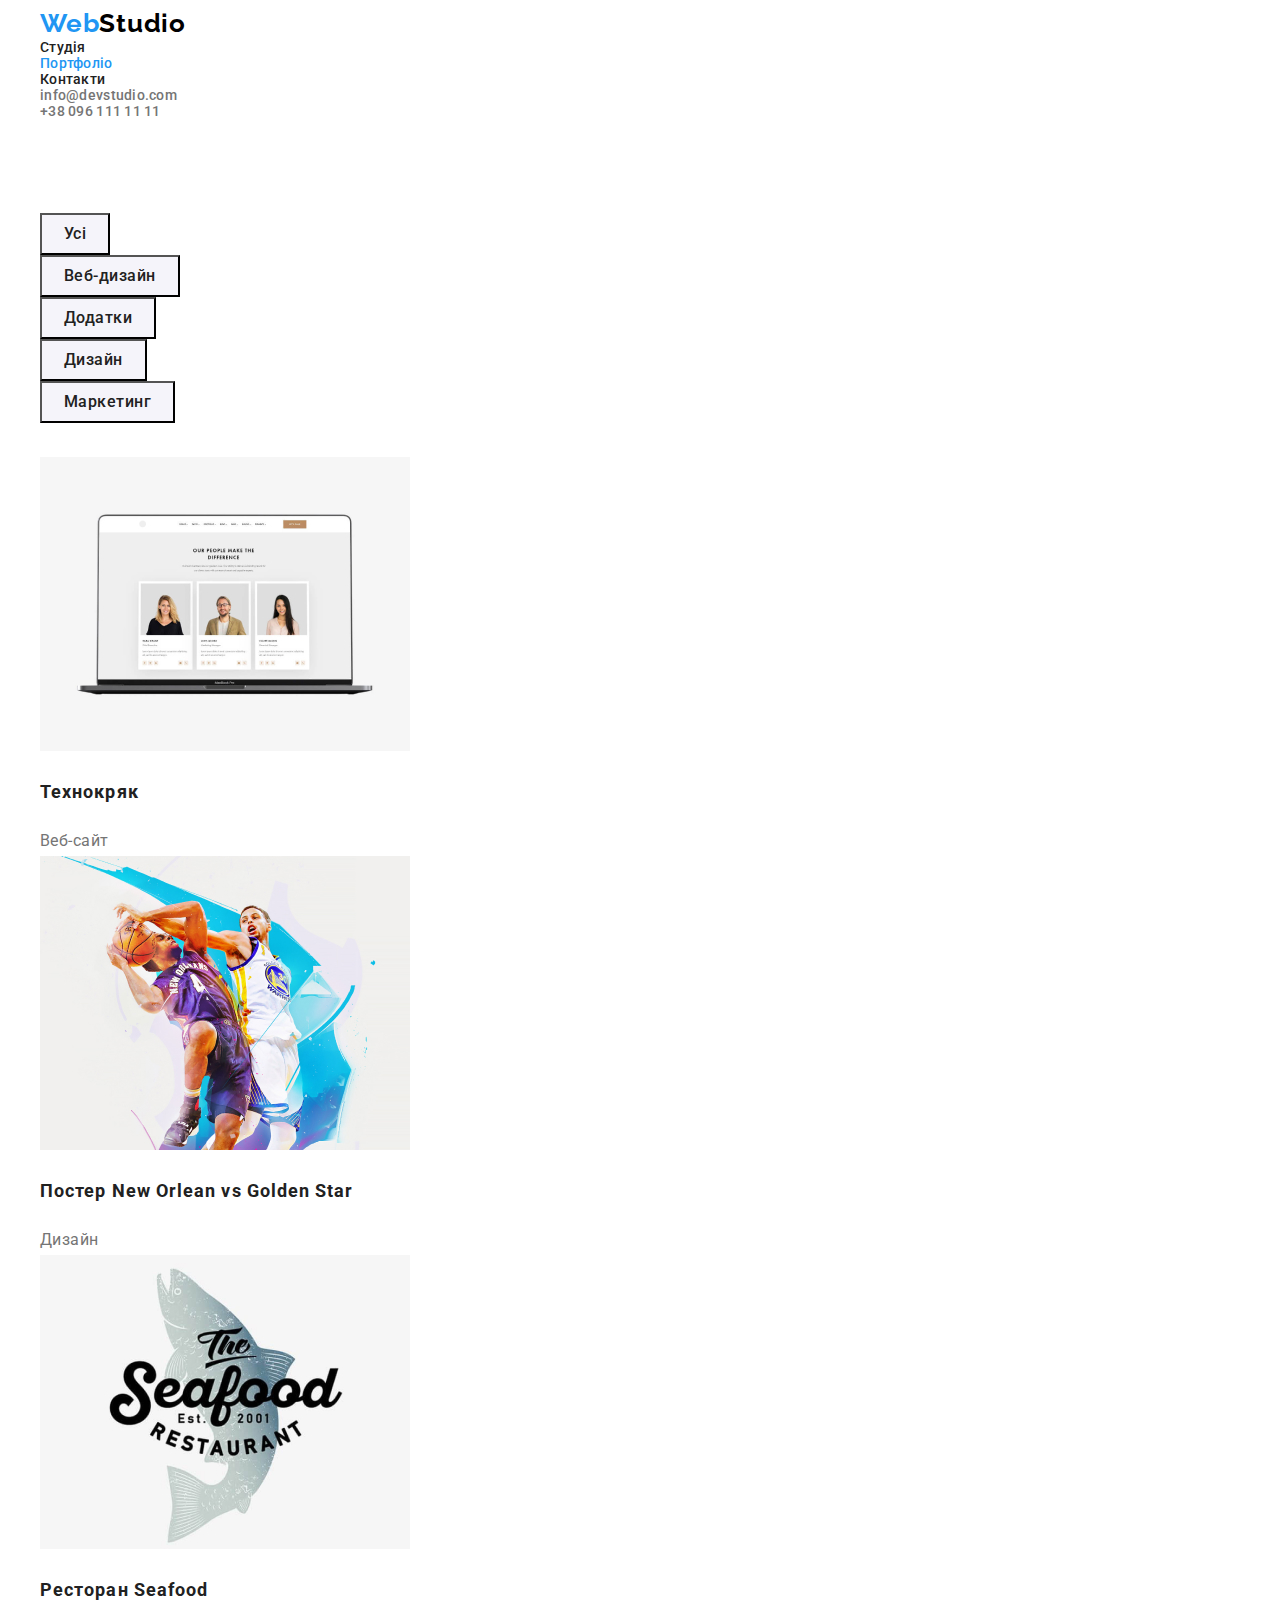
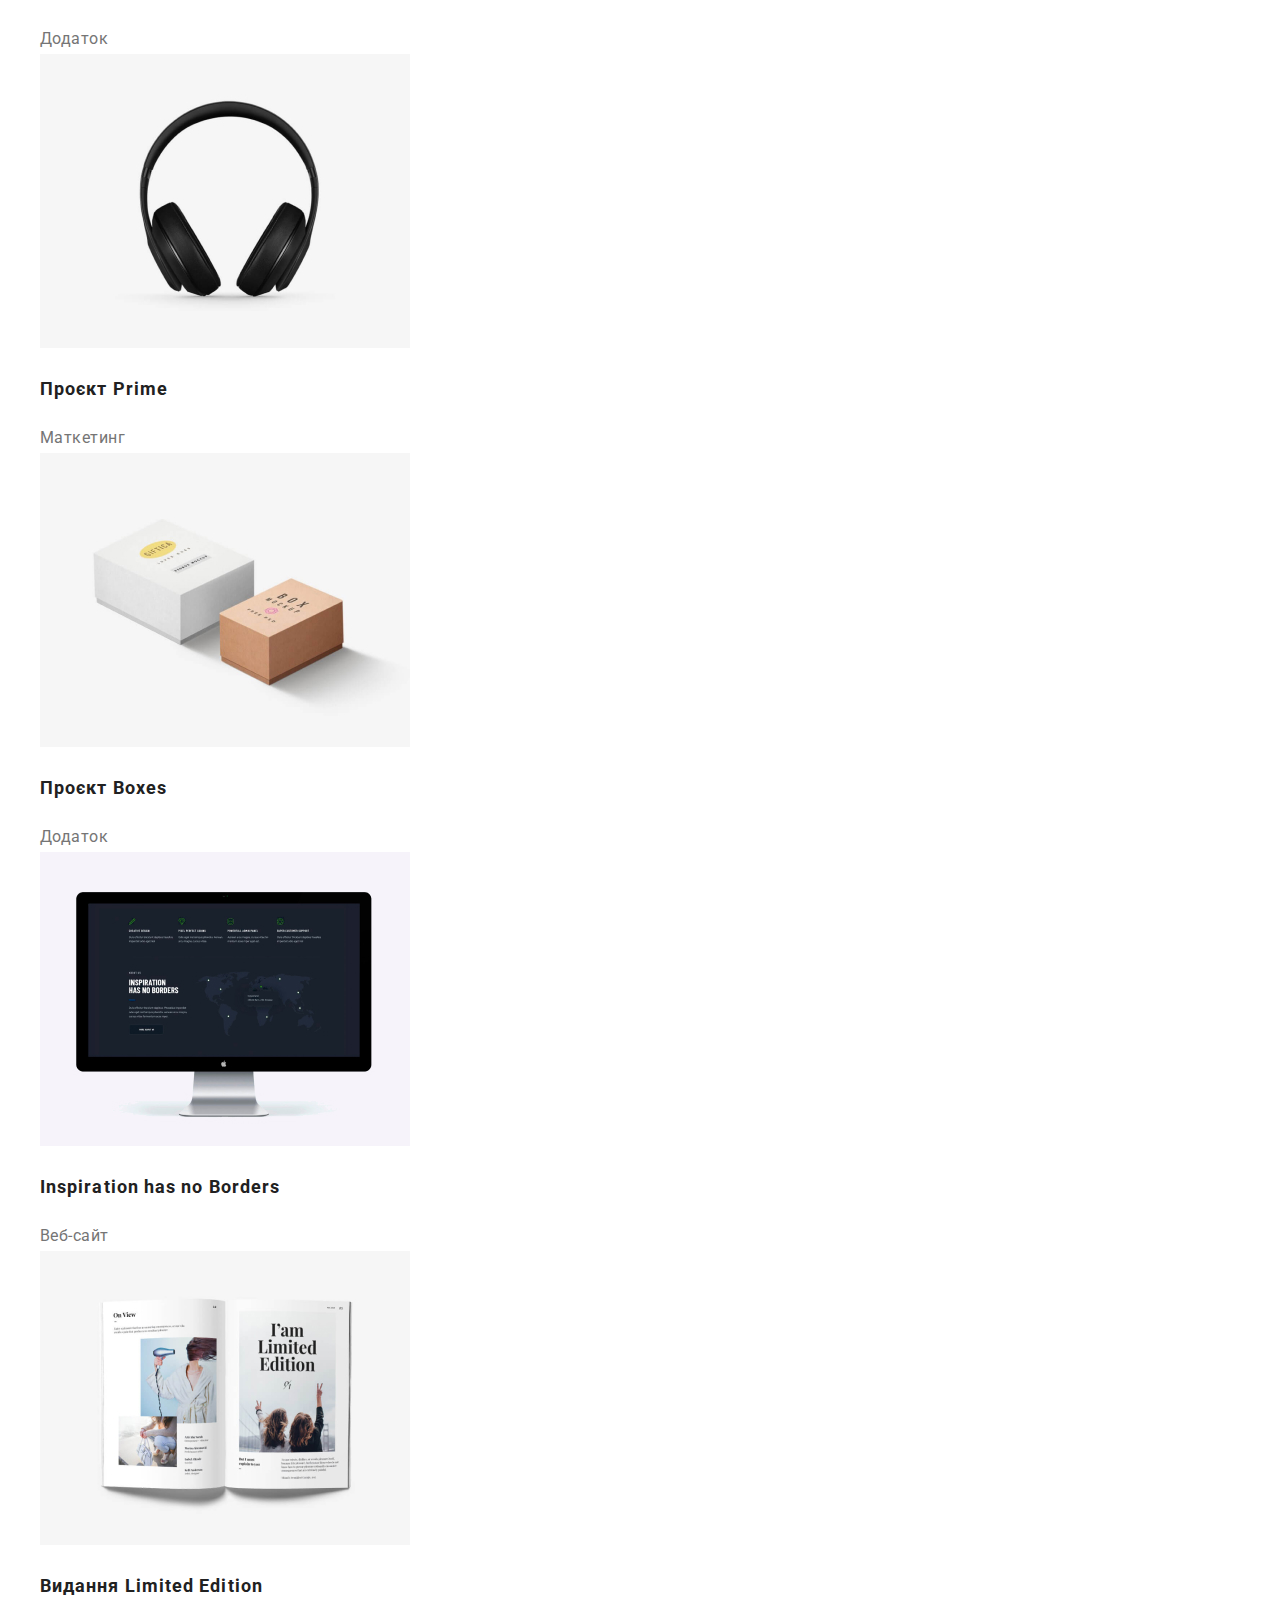
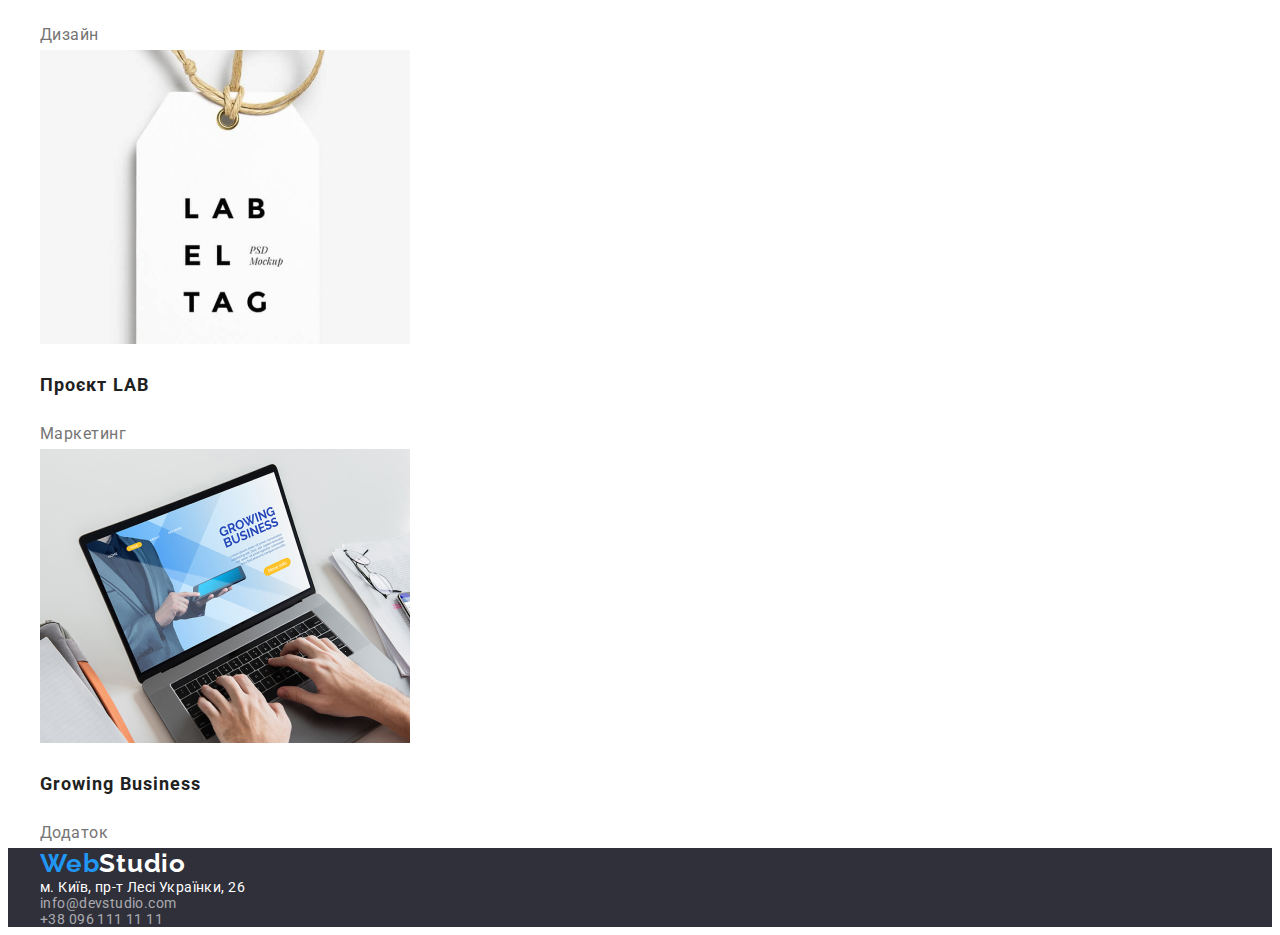
==== portfolio.html @ a31b19a9 "Initial commit" ====
<!DOCTYPE html>
<html lang="en">
  <head>
    <meta charset="UTF-8" />
    <meta http-equiv="X-UA-Compatible" content="IE=edge" />
    <meta name="viewport" content="width=device-width, initial-scale=1.0" />
    <title>Portfolio</title>
    <!-- fonts -->
    <link rel="preconnect" href="https://fonts.googleapis.com" />
    <link rel="preconnect" href="https://fonts.gstatic.com" crossorigin />
    <link
      href="https://fonts.googleapis.com/css2?family=Raleway:wght@700&family=Roboto:wght@400;500;700;900&display=swap"
      rel="stylesheet"
    />
    <link
      rel="stylesheet"
      href="https://cdnjs.cloudflare.com/ajax/libs/modern-normalize/1.1.0/modern-normalize.min.css"
      integrity="sha512-wpPYUAdjBVSE4KJnH1VR1HeZfpl1ub8YT/NKx4PuQ5NmX2tKuGu6U/JRp5y+Y8XG2tV+wKQpNHVUX03MfMFn9Q=="
      crossorigin="anonymous"
      referrerpolicy="no-referrer"
    />
    <link rel="stylesheet" href="./css/styles.css" />
    <meta name="Ефективні рішення для вашого бізнесу" content="Створення сайтів на замовлення" />
  </head>
  <body>
    <header class="header">
      <div class="conteiner">
        <a class="logo-link" href="./index.html">Web<span class="logo-deko">Studio</span></a>
        <nav class="nav">
          <ul class="nav-list">
            <li class="nav-item"><a class="nav-link" href="./index.html">Студія</a></li>
            <li class="nav-item"
              ><a class="nav-link activ-page" href="./portfolio.html">Портфоліо</a></li
            >
            <li class="nav-item"><a class="nav-link" href="">Контакти</a></li>
          </ul>
        </nav>
        <ul class="contacts-list">
          <li class="contacts-mail"
            ><a class="contacts-link" href="mailto:info@devstudio.com">info@devstudio.com</a></li
          >
          <li class="contacts-tel"
            ><a class="contacts-link" href="tel:+380961111111">+38 096 111 11 11</a></li
          >
        </ul>
      </div>
      <!--top-line-->
    </header>
    <!-- portfolio -->
    <main>
      <section class="conteiner">
        <h1 class="visually-hidden">Портфоліо</h1>
        <!-- filters -->
        <ul class="filter-btns">
          <li> <button class="filter-btn" type="button">Усі</button></li>
          <li> <button class="filter-btn" type="button">Веб-дизайн</button></li>
          <li> <button class="filter-btn" type="button">Додатки</button></li>
          <li> <button class="filter-btn" type="button">Дизайн</button></li>
          <li> <button class="filter-btn" type="button">Маркетинг</button></li>
        </ul>
        <!-- projects -->

        <ul class="project-list">
          <li class="project-item">
            <img
              width="370"
              height="294"
              src="./imeges/portfolio/img1.jpg"
              alt="Сторінка Технокряку на екрані ноутбука "
            /><h2 class="project-title">Технокряк</h2><p class="project-txt">Веб-сайт</p></li
          >
          <li class="project-item">
            <img
              width="370"
              height="294"
              src="./imeges/portfolio/img2.jpg"
              alt="Баскетбольний ігровий епізод"
            />
            <h2 class="project-title">Постер New Orlean vs Golden Star</h2
            ><p class="project-txt">Дизайн</p></li
          >
          <li class="project-item">
            <img
              width="370"
              height="294"
              src="./imeges/portfolio/img3.jpg"
              alt="Логотип ресторану"
            /><h2 class="project-title">Ресторан Seafood</h2><p class="project-txt">Додаток</p></li
          >
          <li class="project-item">
            <img width="370" height="294" src="./imeges/portfolio/img4.jpg" alt="Навушники" /><h2
              class="project-title"
              >Проєкт Prime</h2
            >
            <a href=""></a><p class="project-txt">Маткетинг</p></li
          >
          <li class="project-item">
            <img width="370" height="294" src="./imeges/portfolio/img5.jpg" alt="Гарні коробочки" />
            <h2 class="project-title">Проєкт Boxes</h2> <p class="project-txt">Додаток</p></li
          >
          <li class="project-item">
            <img
              width="370"
              height="294"
              src="./imeges/portfolio/img6.jpg"
              alt="Монітор із зораженням мапи світу"
            /><h2 class="project-title">Inspiration has no Borders</h2
            ><p class="project-txt">Веб-сайт</p></li
          >
          <li class="project-item">
            <img
              width="370"
              height="294"
              src="./imeges/portfolio/img7.jpg"
              alt="Розгорнутий глянцевий часопис"
            /><h2 class="project-title">Видання Limited Edition</h2>
            <p class="project-txt">Дизайн</p></li
          >
          <li class="project-item">
            <img
              width="370"
              height="294"
              src="./imeges/portfolio/img8.jpg"
              alt="Крафтова бірка з написом"
            /><h2 class="project-title">Проєкт LAB</h2><p class="project-txt">Маркетинг</p></li
          >
          <li class="project-item">
            <img
              width="370"
              height="294"
              src="./imeges/portfolio/img9.jpg"
              alt="робота на ноубуці"
            /><h2 class="project-title">Growing Business</h2><p class="project-txt">Додаток</p></li
          >
        </ul>
      </section>
    </main>

    <footer class="footer">
      <div class="conteiner">
        <a class="logo-link" href="./index.html">Web<span class="logo-deko-white">Studio</span></a>
        <address class="address">
          <ul class="address-list">
            <li class="address-item">
              <a
                class="address-link"
                target="_blank"
                rel="noopener nofollow"
                href="https://www.google.com/maps/d/viewer?mid=10uSM3H-mIU3GznYo2szRIEphczw&hl=en_US&ll=50.42732700000001%2C30.538092&z=17"
                >м. Київ, пр-т Лесі Українки, 26</a
              >
            </li>
            <li class="address-item"
              ><a class="mail-link" href="mailto:info@devstudio.com">info@devstudio.com</a></li
            >
            <li class="address-item"
              ><a class="tel-link" href="tel:+380961111111">+38 096 111 11 11</a></li
            >
          </ul>
        </address>
      </div>
    </footer>
  </body>
</html>
---- css/styles.css ----
:root {
  --main-font: Roboto, sans-serif;
  --secondary-font: Raleway, sans-serif;
  --primery-bgn: #f5f5f5;
  --secondary-bgn: #f5f4fa;
  --aсcent-bgn: #2f303a;
  --accent-color: #2196f3;
  --main-font-color: #757575;
  --secondary-font-color: #212121;
  --accent-font-color: #ffffff;
}
/* body */
a {
  text-decoration: none;
}
ul {
  list-style-type: none;
}
body {
  font-family: var(--main-font);
  font-size: 14px;
  background-color: #ffffff;
  letter-spacing: 0.03em;
  color: var(--main-font-color);
}

/* header */

.logo-link {
  font-family: 'Raleway';
  font-style: normal;
  font-weight: 700;
  font-size: 26px;
  line-height: calc(31 / 26);
  letter-spacing: 0.03em;
  color: var(--accent-color);
}
.conteiner {
  width: 1200px;
  margin-left: auto;
  margin-right: auto;
  padding-left: 15px;
  padding-right: 15px;
}
.logo-deko {
  color: black;
}
.nav-list,
.contacts-list {
  padding-left: 0px;
  margin: 0px;
}
.nav-link {
  font-weight: 500;
  line-height: calc(16 / 14);
  letter-spacing: 0.02em;
  color: var(--secondary-font-color);
}
.nav-link:hover,
.nav-link:focus {
  color: var(--accent-color);
}

.activ-page {
  color: var(--accent-color);
}

.contacts-link {
  color: inherit;
  font-weight: 500;
  line-height: calc(16 / 14);
  letter-spacing: 0.02em;
}
.contacts-link:hover,
.contacts-link:focus {
  color: var(--accent-color);
}
/* hero */
.hero {
  background: var(--aсcent-bgn);

  text-align: center;
  padding: 200px 0px;
}

.hero-title {
  font-weight: 900;
  font-size: 44px;
  line-height: calc(60 / 44);
  letter-spacing: 0.06em;
  text-transform: uppercase;
  color: var(--accent-font-color);
  padding-bottom: 0px;
  margin: 0px auto 30px;
  width: 696px;
}
.hero-button {
  cursor: pointer;
  font-weight: 700;
  font-size: 16px;
  line-height: calc(30 / 16);
  letter-spacing: 0.06em;
  color: var(--accent-font-color);
  background-color: var(--accent-color);
  padding: 10px 32px;
  min-width: 216px;
  box-shadow: 0px 4px 4px rgba(0, 0, 0, 0.15);
  border-radius: 4px;
}
/* features */

.visually-hidden {
  position: absolute;
  width: 1px;
  height: 1px;
  margin: -1px;
  border: 0;
  padding: 0;

  white-space: nowrap;
  clip-path: inset(100%);
  clip: rect(0 0 0 0);
  overflow: hidden;
}
.features-list {
  margin-top: 0px;
  padding-left: 0px;
}
.features-item {
  width: 270px;
}
.features-title {
  font-weight: 700;
  font-size: 14px;
  line-height: calc(16 / 14);
  letter-spacing: 0.03em;
  text-transform: uppercase;
  color: var(--secondary-font-color);
  margin: 0px;
}
.features-txt {
  line-height: calc(24 / 14);
  color: var(--main-font-color);
}

/* team */
.work-title,
.team-title {
  font-weight: 700;
  font-size: 36px;
  line-height: calc(42 / 36);
  text-align: center;
  letter-spacing: 0.03em;
  color: var(--secondary-font-color);
  margin: 0px;
}
.work-list,
.team-list,
.address-list {
  margin: 0px;
  padding: 0px;
}
.team {
  background: var(--secondary-bgn);
}
.team-mate,
.team-position {
  font-size: 16px;
  line-height: calc(19 / 16);
}
.team-mate {
  font-weight: 500;
  color: var(--secondary-font-color);
}
.team-position {
  margin: 0px;
}
/* footer */
.footer {
  background: var(--aсcent-bgn);
}
.logo-deko-white {
  color: var(--accent-font-color);
}
.mail-link,
.tel-link,
.address-link {
  font-style: normal;
}
.address-link {
  color: var(--accent-font-color);
}
.mail-link,
.tel-link {
  color: rgba(255, 255, 255, 0.6);
}
.address-link:hover,
.address-link:focus,
.mail-link:hover,
.mail-link:focus,
.tel-link:hover,
.tel-link:focus {
  color: var(--accent-color);
}
/* portfolio */
.filter-btns {
  padding-left: 0px;
  margin: 94px 0px 0px 0px;
  /* margin-bottom: 34px; */
}
.filter-btn {
  cursor: pointer;
  font-weight: 500;
  font-size: 16px;
  line-height: calc(26 / 16);
  text-align: center;
  color: var(--secondary-font-color);
  font-family: inherit;
  letter-spacing: 0.03em;
  background-color: var(--secondary-bgn);
  padding: 6px 22px;
}
.filter-btn:hover,
.filter-btn:focus {
  color: var(--accent-font-color);
  background-color: var(--accent-color);
}
.project-list {
  margin: 34px 0px 0px 0px;
  padding-left: 0px;
}

.project-title {
  font-weight: 700;
  font-size: 18px;
  line-height: calc(36 / 18);
  letter-spacing: 0.06em;
  color: var(--secondary-font-color);
  margin-top: 20px;
}
.project-txt {
  font-size: 16px;
  line-height: calc(30 / 16);
  margin-bottom: 0px;
  letter-spacing: 0.03em;
}
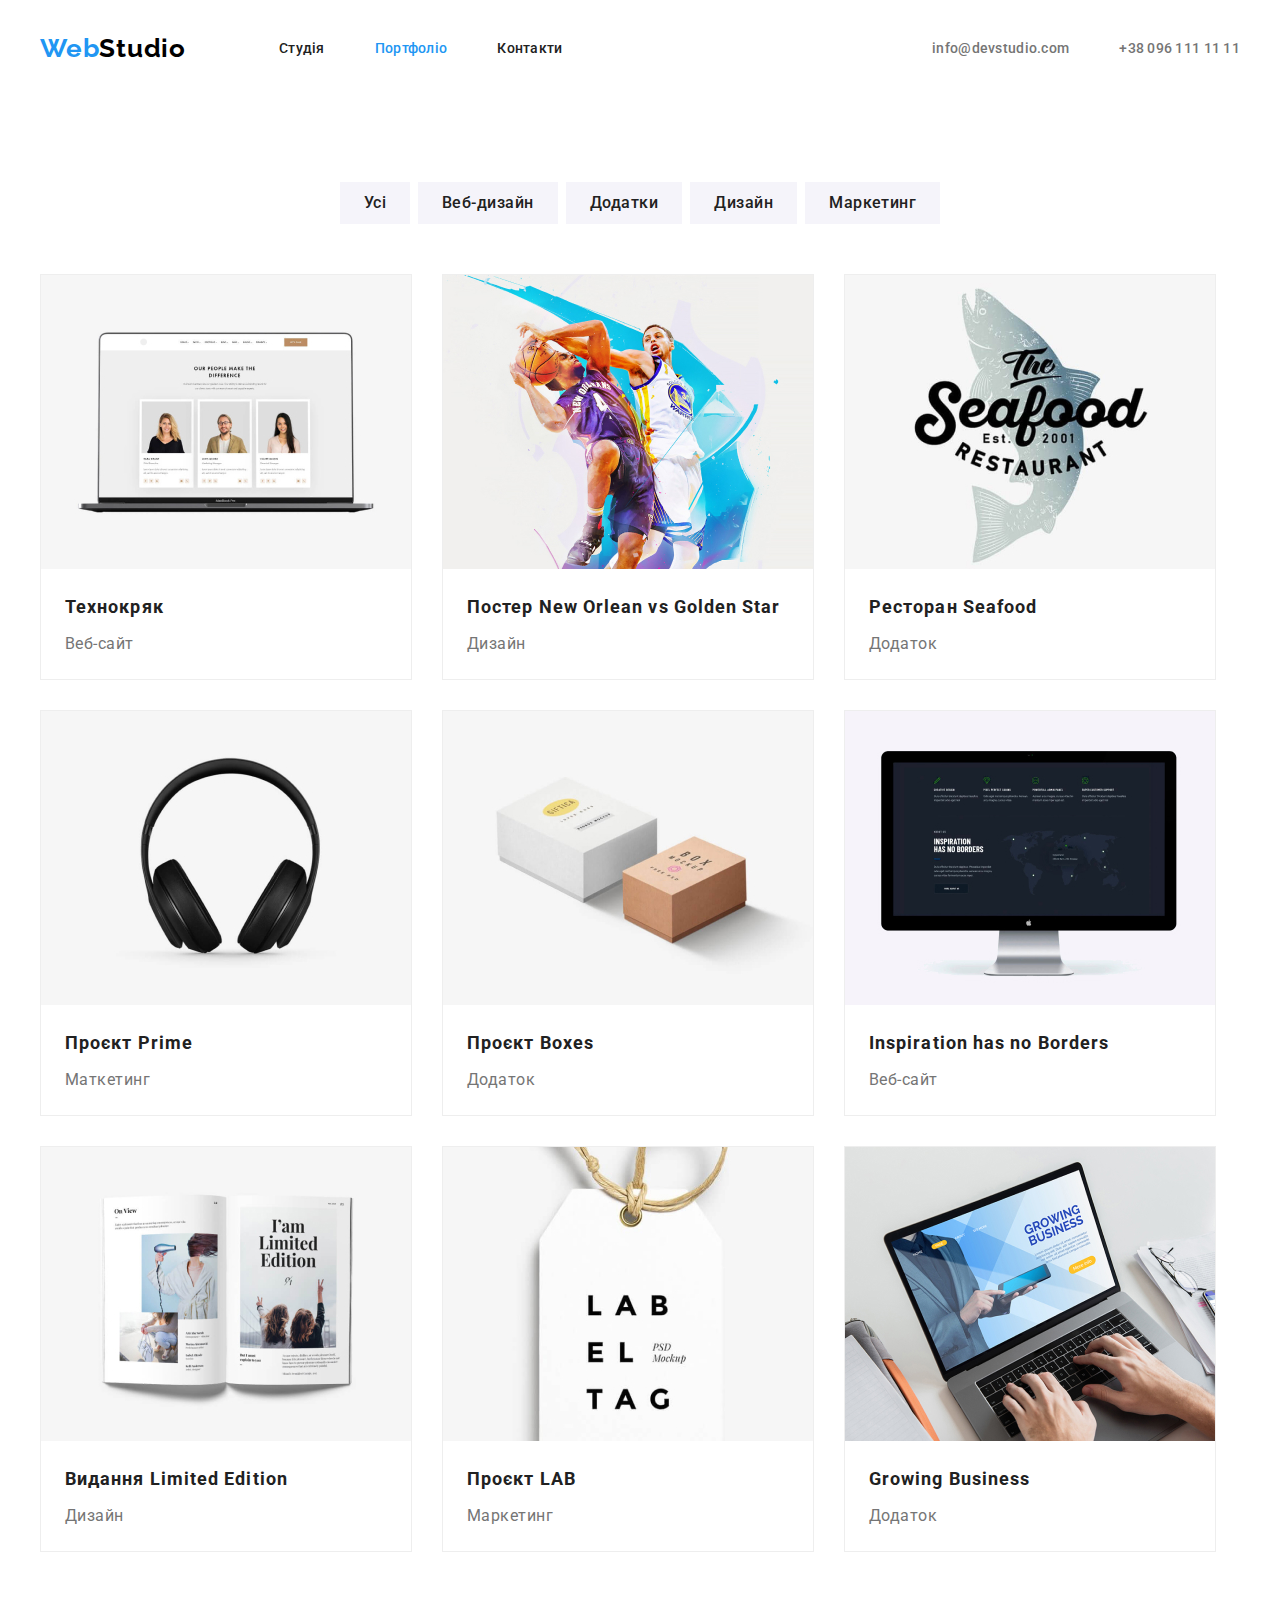
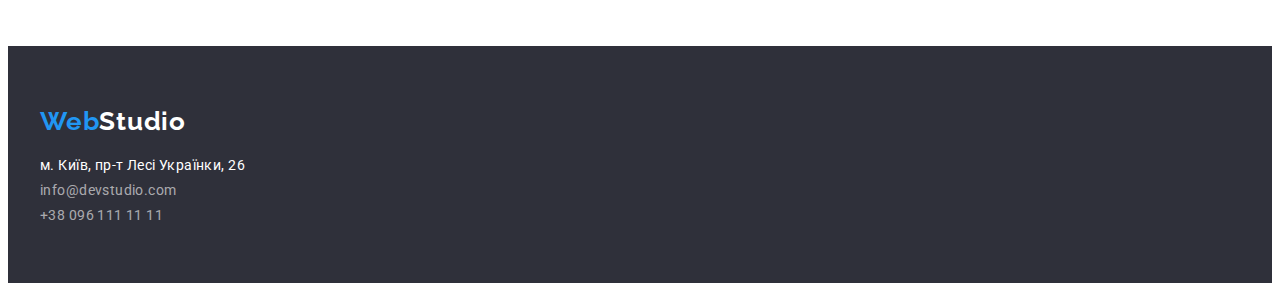
==== commit e61add44: "position on 2 pages" ====
--- a/portfolio.html
+++ b/portfolio.html
@@ -24,7 +24,7 @@
   </head>
   <body>
     <header class="header">
-      <div class="conteiner">
+      <div class="container">
         <a class="logo-link" href="./index.html">Web<span class="logo-deko">Studio</span></a>
         <nav class="nav">
           <ul class="nav-list">
@@ -48,96 +48,137 @@
     </header>
     <!-- portfolio -->
     <main>
-      <section class="conteiner">
-        <h1 class="visually-hidden">Портфоліо</h1>
-        <!-- filters -->
-        <ul class="filter-btns">
-          <li> <button class="filter-btn" type="button">Усі</button></li>
-          <li> <button class="filter-btn" type="button">Веб-дизайн</button></li>
-          <li> <button class="filter-btn" type="button">Додатки</button></li>
-          <li> <button class="filter-btn" type="button">Дизайн</button></li>
-          <li> <button class="filter-btn" type="button">Маркетинг</button></li>
-        </ul>
-        <!-- projects -->
+      <div class="container">
+        <section class="main">
+          <h1 class="visually-hidden">Портфоліо</h1>
+          <!-- filters -->
+          <ul class="filter-btns">
+            <li> <button class="filter-btn" type="button">Усі</button></li>
+            <li> <button class="filter-btn" type="button">Веб-дизайн</button></li>
+            <li> <button class="filter-btn" type="button">Додатки</button></li>
+            <li> <button class="filter-btn" type="button">Дизайн</button></li>
+            <li> <button class="filter-btn" type="button">Маркетинг</button></li>
+          </ul>
+          <!-- projects -->
 
-        <ul class="project-list">
-          <li class="project-item">
-            <img
-              width="370"
-              height="294"
-              src="./imeges/portfolio/img1.jpg"
-              alt="Сторінка Технокряку на екрані ноутбука "
-            /><h2 class="project-title">Технокряк</h2><p class="project-txt">Веб-сайт</p></li
-          >
-          <li class="project-item">
-            <img
-              width="370"
-              height="294"
-              src="./imeges/portfolio/img2.jpg"
-              alt="Баскетбольний ігровий епізод"
-            />
-            <h2 class="project-title">Постер New Orlean vs Golden Star</h2
-            ><p class="project-txt">Дизайн</p></li
-          >
-          <li class="project-item">
-            <img
-              width="370"
-              height="294"
-              src="./imeges/portfolio/img3.jpg"
-              alt="Логотип ресторану"
-            /><h2 class="project-title">Ресторан Seafood</h2><p class="project-txt">Додаток</p></li
-          >
-          <li class="project-item">
-            <img width="370" height="294" src="./imeges/portfolio/img4.jpg" alt="Навушники" /><h2
-              class="project-title"
-              >Проєкт Prime</h2
-            >
-            <a href=""></a><p class="project-txt">Маткетинг</p></li
-          >
-          <li class="project-item">
-            <img width="370" height="294" src="./imeges/portfolio/img5.jpg" alt="Гарні коробочки" />
-            <h2 class="project-title">Проєкт Boxes</h2> <p class="project-txt">Додаток</p></li
-          >
-          <li class="project-item">
-            <img
-              width="370"
-              height="294"
-              src="./imeges/portfolio/img6.jpg"
-              alt="Монітор із зораженням мапи світу"
-            /><h2 class="project-title">Inspiration has no Borders</h2
-            ><p class="project-txt">Веб-сайт</p></li
-          >
-          <li class="project-item">
-            <img
-              width="370"
-              height="294"
-              src="./imeges/portfolio/img7.jpg"
-              alt="Розгорнутий глянцевий часопис"
-            /><h2 class="project-title">Видання Limited Edition</h2>
-            <p class="project-txt">Дизайн</p></li
-          >
-          <li class="project-item">
-            <img
-              width="370"
-              height="294"
-              src="./imeges/portfolio/img8.jpg"
-              alt="Крафтова бірка з написом"
-            /><h2 class="project-title">Проєкт LAB</h2><p class="project-txt">Маркетинг</p></li
-          >
-          <li class="project-item">
-            <img
-              width="370"
-              height="294"
-              src="./imeges/portfolio/img9.jpg"
-              alt="робота на ноубуці"
-            /><h2 class="project-title">Growing Business</h2><p class="project-txt">Додаток</p></li
-          >
-        </ul>
-      </section>
+          <ul class="project-list">
+            <li class="project-item">
+              <img
+                class="project-img"
+                width="370"
+                height="294"
+                src="./imeges/portfolio/img1.jpg"
+                alt="Сторінка Технокряку на екрані ноутбука "
+              />
+              <div class="project-discripnion"
+                ><h2 class="project-title">Технокряк</h2><p class="project-txt">Веб-сайт</p></div
+              ></li
+            >
+            <li class="project-item">
+              <img
+                class="project-img"
+                width="370"
+                height="294"
+                src="./imeges/portfolio/img2.jpg"
+                alt="Баскетбольний ігровий епізод"
+              />
+              <div class="project-discripnion"
+                ><h2 class="project-title">Постер New Orlean vs Golden Star</h2
+                ><p class="project-txt">Дизайн</p></div
+              ></li
+            >
+            <li class="project-item">
+              <img
+                class="project-img"
+                width="370"
+                height="294"
+                src="./imeges/portfolio/img3.jpg"
+                alt="Логотип ресторану"
+              />
+              <div class="project-discripnion"
+                ><h2 class="project-title">Ресторан Seafood</h2
+                ><p class="project-txt">Додаток</p></div
+              ></li
+            >
+            <li class="project-item">
+              <img
+                class="project-img"
+                width="370"
+                height="294"
+                src="./imeges/portfolio/img4.jpg"
+                alt="Навушники"
+              />
+              <div class="project-discripnion"
+                ><h2 class="project-title">Проєкт Prime</h2> <a href=""></a
+                ><p class="project-txt">Маткетинг</p></div
+              ></li
+            >
+            <li class="project-item">
+              <img
+                class="project-img"
+                width="370"
+                height="294"
+                src="./imeges/portfolio/img5.jpg"
+                alt="Гарні коробочки"
+              />
+              <div class="project-discripnion"
+                ><h2 class="project-title">Проєкт Boxes</h2> <p class="project-txt">Додаток</p></div
+              ></li
+            >
+            <li class="project-item">
+              <img
+                class="project-img"
+                width="370"
+                height="294"
+                src="./imeges/portfolio/img6.jpg"
+                alt="Монітор із зораженням мапи світу"
+              /><div class="project-discripnion"
+                ><h2 class="project-title">Inspiration has no Borders</h2
+                ><p class="project-txt">Веб-сайт</p></div
+              ></li
+            >
+            <li class="project-item">
+              <img
+                class="project-img"
+                width="370"
+                height="294"
+                src="./imeges/portfolio/img7.jpg"
+                alt="Розгорнутий глянцевий часопис"
+              /><div class="project-discripnion"
+                ><h2 class="project-title">Видання Limited Edition</h2>
+                <p class="project-txt">Дизайн</p></div
+              ></li
+            >
+            <li class="project-item">
+              <img
+                class="project-img"
+                width="370"
+                height="294"
+                src="./imeges/portfolio/img8.jpg"
+                alt="Крафтова бірка з написом"
+              /><div class="project-discripnion"
+                ><h2 class="project-title">Проєкт LAB</h2><p class="project-txt">Маркетинг</p></div
+              ></li
+            >
+            <li class="project-item">
+              <img
+                class="project-img"
+                width="370"
+                height="294"
+                src="./imeges/portfolio/img9.jpg"
+                alt="робота на ноубуці"
+              /><div class="project-discripnion"
+                ><h2 class="project-title">Growing Business</h2
+                ><p class="project-txt">Додаток</p></div
+              ></li
+            >
+          </ul>
+        </section>
+      </div>
     </main>
 
     <footer class="footer">
-      <div class="conteiner">
+      <div class="container">
         <a class="logo-link" href="./index.html">Web<span class="logo-deko-white">Studio</span></a>
         <address class="address">
           <ul class="address-list">
@@ -153,7 +194,7 @@
             <li class="address-item"
               ><a class="mail-link" href="mailto:info@devstudio.com">info@devstudio.com</a></li
             >
-            <li class="address-item"
+            <li class="address-item margin-bottom0"
               ><a class="tel-link" href="tel:+380961111111">+38 096 111 11 11</a></li
             >
           </ul>
--- a/css/styles.css
+++ b/css/styles.css
@@ -24,8 +24,11 @@
   color: var(--main-font-color);
 }
 
-/* header */
-
+/* -------------header-------------------- */
+.header > .container {
+  display: flex;
+  align-items: center;
+}
 .logo-link {
   font-family: 'Raleway';
   font-style: normal;
@@ -35,7 +38,7 @@
   letter-spacing: 0.03em;
   color: var(--accent-color);
 }
-.conteiner {
+.container {
   width: 1200px;
   margin-left: auto;
   margin-right: auto;
@@ -49,8 +52,18 @@
 .contacts-list {
   padding-left: 0px;
   margin: 0px;
-}
+  display: flex;
+  margin-left: 93px;
+}
+.nav-list :not(:last-child) {
+  margin-right: 50px;
+}
+
 .nav-link {
+  display: block;
+  padding-top: 32px;
+  padding-bottom: 32px;
+
   font-weight: 500;
   line-height: calc(16 / 14);
   letter-spacing: 0.02em;
@@ -64,7 +77,12 @@
 .activ-page {
   color: var(--accent-color);
 }
-
+.contacts-list :not(:last-child) {
+  margin-right: 50px;
+}
+.contacts-list {
+  margin-left: auto;
+}
 .contacts-link {
   color: inherit;
   font-weight: 500;
@@ -75,7 +93,7 @@
 .contacts-link:focus {
   color: var(--accent-color);
 }
-/* hero */
+/*--------------- hero---------------------- */
 .hero {
   background: var(--aсcent-bgn);
 
@@ -107,7 +125,7 @@
   box-shadow: 0px 4px 4px rgba(0, 0, 0, 0.15);
   border-radius: 4px;
 }
-/* features */
+/*----------------------------- features----------------------- */
 
 .visually-hidden {
   position: absolute;
@@ -125,6 +143,13 @@
 .features-list {
   margin-top: 0px;
   padding-left: 0px;
+  margin-bottom: 0px;
+  padding-top: 94px;
+
+  display: flex;
+}
+.features-list :not(:last-child) {
+  margin-right: 30px;
 }
 .features-item {
   width: 270px;
@@ -136,14 +161,40 @@
   letter-spacing: 0.03em;
   text-transform: uppercase;
   color: var(--secondary-font-color);
-  margin: 0px;
+  margin-top: 0px;
+  margin-bottom: 10px;
 }
 .features-txt {
   line-height: calc(24 / 14);
   color: var(--main-font-color);
-}
-
-/* team */
+  margin-bottom: 0px;
+  margin-top: 0px;
+}
+/* -----------------------our-work--------------------------- */
+.our-work {
+  padding-top: 94px;
+  padding-bottom: 94px;
+}
+
+.work-list {
+  margin-top: 0px;
+  margin-bottom: 0px;
+  padding-left: 0px;
+
+  display: flex;
+}
+.work-list :not(:last-child) {
+  margin-right: 30px;
+}
+.work-img {
+  display: block;
+}
+/*------------------------- team------------------------------ */
+.team {
+  background: var(--secondary-bgn);
+  padding-top: 94px;
+  padding-bottom: 94px;
+}
 .work-title,
 .team-title {
   font-weight: 700;
@@ -152,16 +203,34 @@
   text-align: center;
   letter-spacing: 0.03em;
   color: var(--secondary-font-color);
-  margin: 0px;
-}
-.work-list,
-.team-list,
-.address-list {
-  margin: 0px;
-  padding: 0px;
-}
-.team {
-  background: var(--secondary-bgn);
+  margin-bottom: 50px;
+  margin-top: 0px;
+}
+.team-list {
+  display: block;
+  display: flex;
+  margin-top: 0px;
+  margin-bottom: 0px;
+  padding-left: 0px;
+}
+.team-list > :not(:last-child) {
+  margin-right: 30px;
+}
+.team-item {
+  width: 270px;
+  background-color: var(--accent-font-color);
+  box-shadow: 0px 1px 3px rgba(0, 0, 0, 0.12), 0px 1px 1px rgba(0, 0, 0, 0.14),
+    0px 2px 1px rgba(0, 0, 0, 0.2);
+  border-radius: 0px 0px 4px 4px;
+  margin-right: 0px;
+}
+.team-img {
+  display: block;
+}
+.team-discription {
+  text-align: center;
+  margin-top: 30px;
+  margin-bottom: 30px;
 }
 .team-mate,
 .team-position {
@@ -171,16 +240,34 @@
 .team-mate {
   font-weight: 500;
   color: var(--secondary-font-color);
+  margin-top: 0px;
+  margin-bottom: 10px;
+  margin-right: 0px;
 }
 .team-position {
-  margin: 0px;
-}
-/* footer */
+  margin-top: 0px;
+  margin-bottom: 0px;
+}
+/* ------------------------footer--------------------------- */
 .footer {
   background: var(--aсcent-bgn);
+  padding-top: 60px;
+  padding-bottom: 60px;
 }
 .logo-deko-white {
   color: var(--accent-font-color);
+}
+.address-list {
+  padding-left: 0px;
+  margin-top: 20px;
+  margin-bottom: 0px;
+}
+.address-item {
+  display: block;
+  margin-bottom: 9px;
+}
+.margin-bottom0 {
+  margin-bottom: 0px;
 }
 .mail-link,
 .tel-link,
@@ -202,11 +289,21 @@
 .tel-link:focus {
   color: var(--accent-color);
 }
-/* portfolio */
+/* ---------------------------portfolio---------------------------------- */
+.main {
+  padding-top: 94px;
+  padding-bottom: 94px;
+}
 .filter-btns {
   padding-left: 0px;
-  margin: 94px 0px 0px 0px;
-  /* margin-bottom: 34px; */
+
+  margin-top: 0px;
+  margin-bottom: 0px;
+  display: flex;
+  justify-content: center;
+}
+.filter-btns :not(:last-child) {
+  margin-right: 8px;
 }
 .filter-btn {
   cursor: pointer;
@@ -219,6 +316,7 @@
   letter-spacing: 0.03em;
   background-color: var(--secondary-bgn);
   padding: 6px 22px;
+  border-color: transparent;
 }
 .filter-btn:hover,
 .filter-btn:focus {
@@ -226,21 +324,46 @@
   background-color: var(--accent-color);
 }
 .project-list {
-  margin: 34px 0px 0px 0px;
-  padding-left: 0px;
-}
-
+  padding-left: 0px;
+  margin-top: 50px;
+  margin-bottom: 0px;
+  display: flex;
+  flex-wrap: wrap;
+}
+.project-item {
+  width: 370px;
+  border: 1px solid #eeeeee;
+  margin-right: 30px;
+  margin-bottom: 30px;
+}
+.project-item:nth-child(3n) {
+  margin-right: 0px;
+}
+.project-item:nth-last-child(-n + 3) {
+  margin-bottom: 0px;
+}
+.project-img {
+  display: block;
+}
+.project-discripnion {
+  margin-top: 20px;
+  margin-bottom: 20px;
+  margin-left: 24px;
+  margin-right: 24px;
+}
 .project-title {
   font-weight: 700;
   font-size: 18px;
   line-height: calc(36 / 18);
   letter-spacing: 0.06em;
   color: var(--secondary-font-color);
-  margin-top: 20px;
+  margin-top: 0px;
+  margin-bottom: 0px;
 }
 .project-txt {
   font-size: 16px;
   line-height: calc(30 / 16);
   margin-bottom: 0px;
-  letter-spacing: 0.03em;
-}
+  margin-top: 4px;
+  letter-spacing: 0.03em;
+}
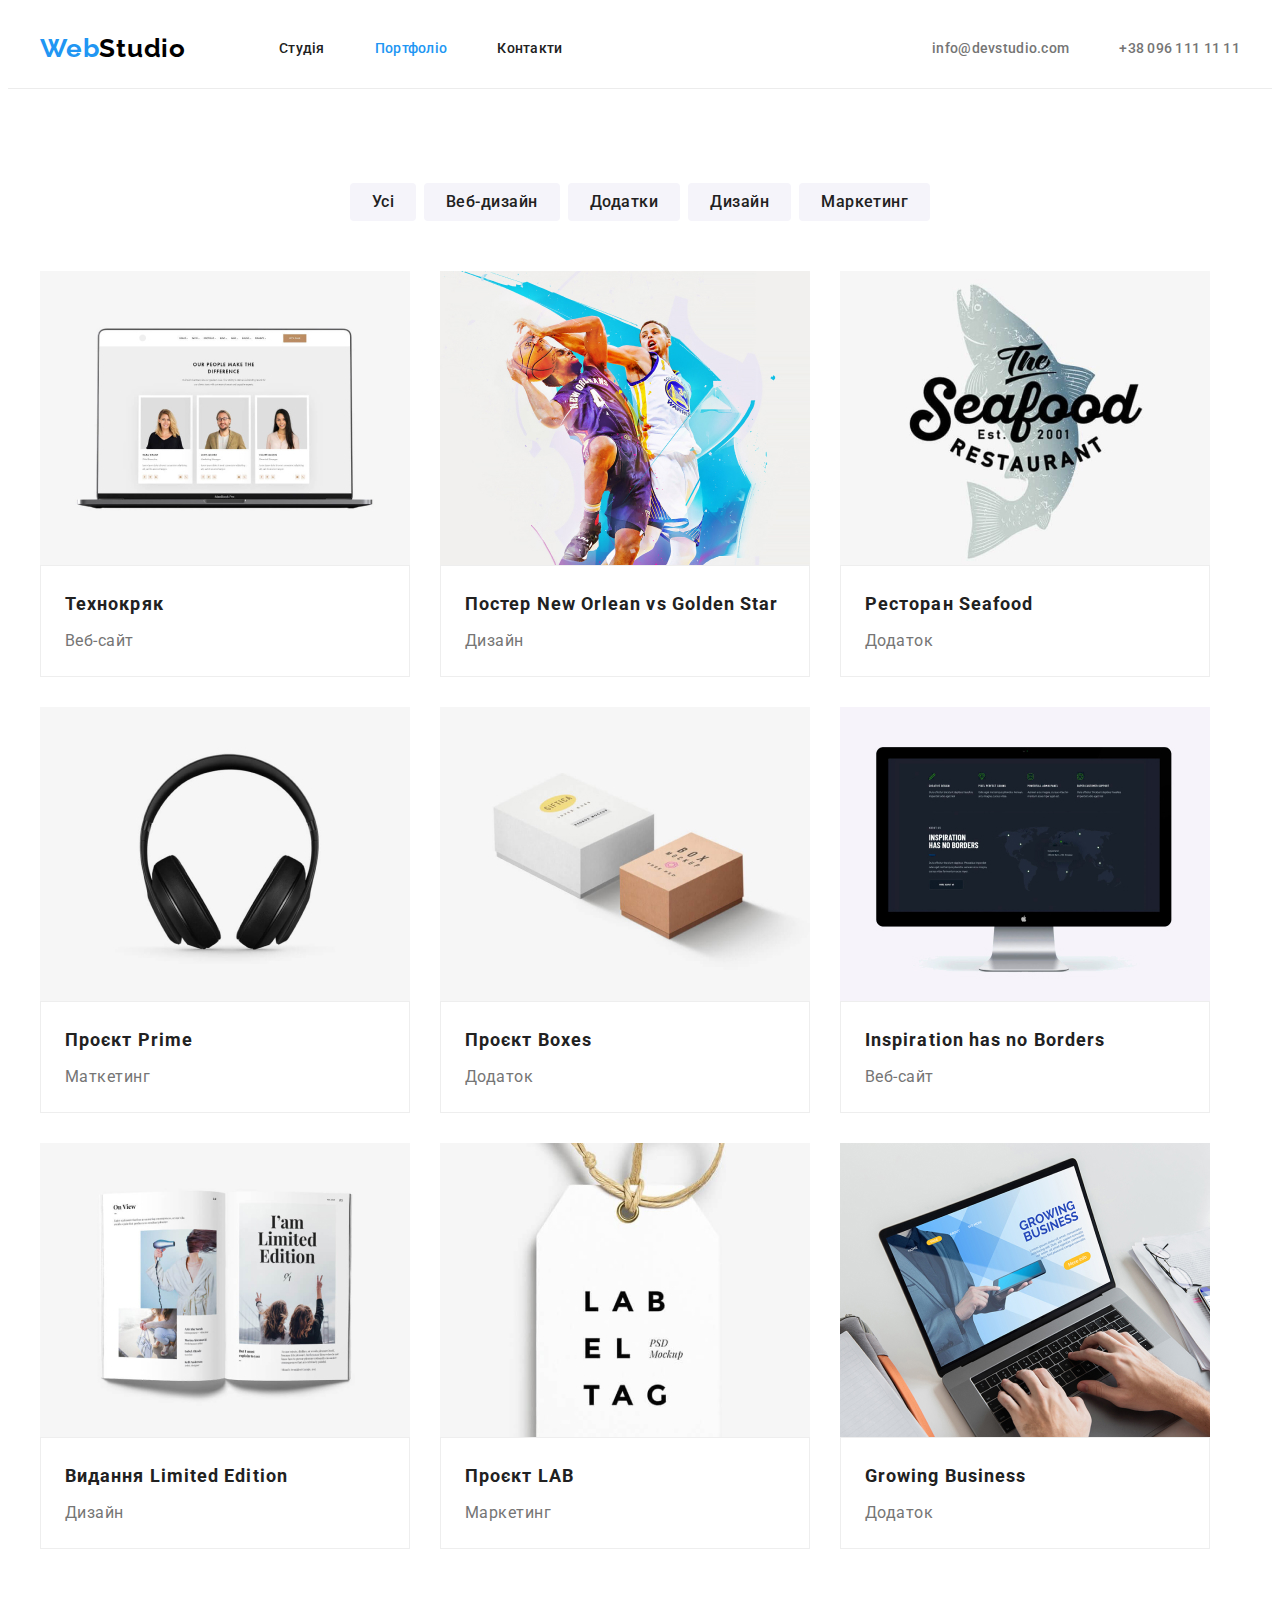
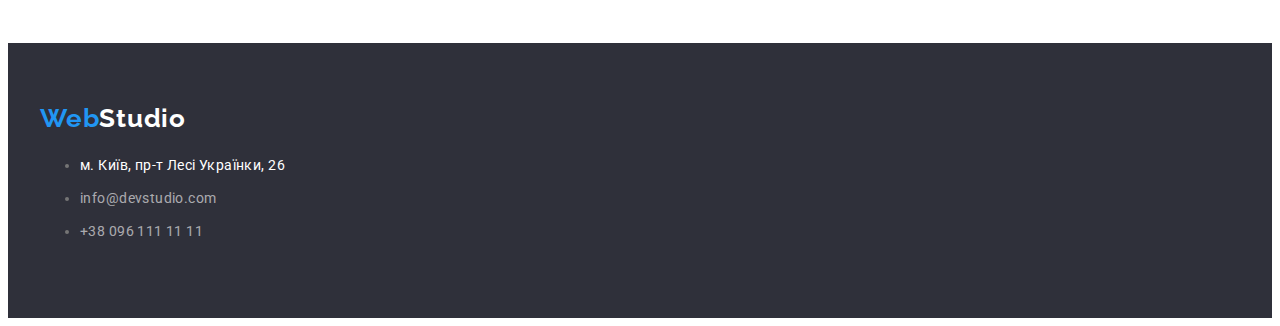
==== commit 2b954081: "improvements" ====
--- a/portfolio.html
+++ b/portfolio.html
@@ -25,22 +25,24 @@
   <body>
     <header class="header">
       <div class="container">
-        <a class="logo-link" href="./index.html">Web<span class="logo-deko">Studio</span></a>
+        <a class="logo-link link" href="./index.html">Web<span class="logo-deko">Studio</span></a>
         <nav class="nav">
-          <ul class="nav-list">
-            <li class="nav-item"><a class="nav-link" href="./index.html">Студія</a></li>
+          <ul class="nav-list list">
+            <li class="nav-item"><a class="nav-link link" href="./index.html">Студія</a></li>
             <li class="nav-item"
-              ><a class="nav-link activ-page" href="./portfolio.html">Портфоліо</a></li
-            >
-            <li class="nav-item"><a class="nav-link" href="">Контакти</a></li>
+              ><a class="nav-link link activ-page" href="./portfolio.html">Портфоліо</a></li
+            >
+            <li class="nav-item"><a class="nav-link link" href="">Контакти</a></li>
           </ul>
         </nav>
-        <ul class="contacts-list">
+        <ul class="contacts-list list">
           <li class="contacts-mail"
-            ><a class="contacts-link" href="mailto:info@devstudio.com">info@devstudio.com</a></li
+            ><a class="contacts-link link" href="mailto:info@devstudio.com"
+              >info@devstudio.com</a
+            ></li
           >
           <li class="contacts-tel"
-            ><a class="contacts-link" href="tel:+380961111111">+38 096 111 11 11</a></li
+            ><a class="contacts-link link" href="tel:+380961111111">+38 096 111 11 11</a></li
           >
         </ul>
       </div>
@@ -48,11 +50,11 @@
     </header>
     <!-- portfolio -->
     <main>
-      <div class="container">
-        <section class="main">
+      <section class="section">
+        <div class="container">
           <h1 class="visually-hidden">Портфоліо</h1>
           <!-- filters -->
-          <ul class="filter-btns">
+          <ul class="filter-btns list">
             <li> <button class="filter-btn" type="button">Усі</button></li>
             <li> <button class="filter-btn" type="button">Веб-дизайн</button></li>
             <li> <button class="filter-btn" type="button">Додатки</button></li>
@@ -61,7 +63,7 @@
           </ul>
           <!-- projects -->
 
-          <ul class="project-list">
+          <ul class="project-list list">
             <li class="project-item">
               <img
                 class="project-img"
@@ -173,18 +175,20 @@
               ></li
             >
           </ul>
-        </section>
-      </div>
+        </div>
+      </section>
     </main>
 
     <footer class="footer">
       <div class="container">
-        <a class="logo-link" href="./index.html">Web<span class="logo-deko-white">Studio</span></a>
+        <a class="logo-link link" href="./index.html"
+          >Web<span class="logo-deko-white">Studio</span></a
+        >
         <address class="address">
           <ul class="address-list">
             <li class="address-item">
               <a
-                class="address-link"
+                class="address-link link"
                 target="_blank"
                 rel="noopener nofollow"
                 href="https://www.google.com/maps/d/viewer?mid=10uSM3H-mIU3GznYo2szRIEphczw&hl=en_US&ll=50.42732700000001%2C30.538092&z=17"
@@ -192,10 +196,10 @@
               >
             </li>
             <li class="address-item"
-              ><a class="mail-link" href="mailto:info@devstudio.com">info@devstudio.com</a></li
+              ><a class="mail-link link" href="mailto:info@devstudio.com">info@devstudio.com</a></li
             >
             <li class="address-item margin-bottom0"
-              ><a class="tel-link" href="tel:+380961111111">+38 096 111 11 11</a></li
+              ><a class="tel-link link" href="tel:+380961111111">+38 096 111 11 11</a></li
             >
           </ul>
         </address>
--- a/css/styles.css
+++ b/css/styles.css
@@ -9,34 +9,34 @@
   --secondary-font-color: #212121;
   --accent-font-color: #ffffff;
 }
-/* body */
-a {
-  text-decoration: none;
-}
-ul {
-  list-style-type: none;
-}
-body {
-  font-family: var(--main-font);
-  font-size: 14px;
-  background-color: #ffffff;
-  letter-spacing: 0.03em;
-  color: var(--main-font-color);
-}
-
-/* -------------header-------------------- */
-.header > .container {
-  display: flex;
-  align-items: center;
-}
-.logo-link {
-  font-family: 'Raleway';
+h1,
+h2,
+h3,
+h4,
+h5,
+h6,
+p {
+  margin: 0px;
+}
+
+img {
+  display: block;
+  max-width: 100%;
+  height: auto;
+}
+
+address {
   font-style: normal;
-  font-weight: 700;
-  font-size: 26px;
-  line-height: calc(31 / 26);
-  letter-spacing: 0.03em;
-  color: var(--accent-color);
+}
+button {
+  display: block;
+  cursor: pointer;
+  border: none;
+  border-radius: 4px;
+}
+.section {
+  padding-top: 94px;
+  padding-bottom: 94px;
 }
 .container {
   width: 1200px;
@@ -45,19 +45,56 @@
   padding-left: 15px;
   padding-right: 15px;
 }
+.list {
+  list-style: none;
+  padding-left: 0px;
+  margin: 0px;
+}
+.link {
+  text-decoration: none;
+  color: inherit;
+}
+
+body {
+  font-family: var(--main-font);
+  font-size: 14px;
+  background-color: #ffffff;
+  letter-spacing: 0.03em;
+  color: var(--main-font-color);
+}
+
+/* -------------header-------------------- */
+.header {
+  border-bottom: 1px solid #ececec;
+}
+.header > .container {
+  display: flex;
+  align-items: center;
+}
+.logo-link {
+  font-family: 'Raleway';
+  font-style: normal;
+  font-weight: 700;
+  font-size: 26px;
+  line-height: calc(31 / 26);
+  letter-spacing: 0.03em;
+  color: var(--accent-color);
+}
+
 .logo-deko {
   color: black;
 }
+.nav {
+  margin-left: 93px;
+}
 .nav-list,
 .contacts-list {
-  padding-left: 0px;
-  margin: 0px;
-  display: flex;
-  margin-left: 93px;
-}
-.nav-list :not(:last-child) {
+  display: flex;
+  gap: 50px;
+}
+/* .nav-list :not(:last-child) {
   margin-right: 50px;
-}
+} */
 
 .nav-link {
   display: block;
@@ -77,14 +114,13 @@
 .activ-page {
   color: var(--accent-color);
 }
-.contacts-list :not(:last-child) {
+/* .contacts-list :not(:last-child) {
   margin-right: 50px;
-}
+} */
 .contacts-list {
   margin-left: auto;
 }
 .contacts-link {
-  color: inherit;
   font-weight: 500;
   line-height: calc(16 / 14);
   letter-spacing: 0.02em;
@@ -96,7 +132,6 @@
 /*--------------- hero---------------------- */
 .hero {
   background: var(--aсcent-bgn);
-
   text-align: center;
   padding: 200px 0px;
 }
@@ -123,7 +158,9 @@
   padding: 10px 32px;
   min-width: 216px;
   box-shadow: 0px 4px 4px rgba(0, 0, 0, 0.15);
-  border-radius: 4px;
+  margin-left: auto;
+  margin-right: auto;
+  border: none;
 }
 /*----------------------------- features----------------------- */
 
@@ -140,17 +177,16 @@
   clip: rect(0 0 0 0);
   overflow: hidden;
 }
+.features {
+  padding-bottom: 0px;
+}
 .features-list {
-  margin-top: 0px;
-  padding-left: 0px;
-  margin-bottom: 0px;
-  padding-top: 94px;
-
-  display: flex;
-}
-.features-list :not(:last-child) {
+  display: flex;
+  gap: 30px;
+}
+/* .features-list :not(:last-child) {
   margin-right: 30px;
-}
+} */
 .features-item {
   width: 270px;
 }
@@ -171,10 +207,6 @@
   margin-top: 0px;
 }
 /* -----------------------our-work--------------------------- */
-.our-work {
-  padding-top: 94px;
-  padding-bottom: 94px;
-}
 
 .work-list {
   margin-top: 0px;
@@ -182,18 +214,17 @@
   padding-left: 0px;
 
   display: flex;
-}
-.work-list :not(:last-child) {
+  gap: 30px;
+}
+/* .work-list :not(:last-child) {
   margin-right: 30px;
-}
+} */
 .work-img {
   display: block;
 }
 /*------------------------- team------------------------------ */
 .team {
   background: var(--secondary-bgn);
-  padding-top: 94px;
-  padding-bottom: 94px;
 }
 .work-title,
 .team-title {
@@ -209,13 +240,14 @@
 .team-list {
   display: block;
   display: flex;
-  margin-top: 0px;
-  margin-bottom: 0px;
-  padding-left: 0px;
-}
-.team-list > :not(:last-child) {
+  gap: 30px;
+  margin-top: 0px;
+  margin-bottom: 0px;
+  padding-left: 0px;
+}
+/* .team-list > :not(:last-child) {
   margin-right: 30px;
-}
+} */
 .team-item {
   width: 270px;
   background-color: var(--accent-font-color);
@@ -225,12 +257,11 @@
   margin-right: 0px;
 }
 .team-img {
-  display: block;
 }
 .team-discription {
   text-align: center;
-  margin-top: 30px;
-  margin-bottom: 30px;
+  padding-top: 30px;
+  padding-bottom: 30px;
 }
 .team-mate,
 .team-position {
@@ -257,13 +288,11 @@
 .logo-deko-white {
   color: var(--accent-font-color);
 }
-.address-list {
-  padding-left: 0px;
+.address {
   margin-top: 20px;
-  margin-bottom: 0px;
-}
+}
+
 .address-item {
-  display: block;
   margin-bottom: 9px;
 }
 .margin-bottom0 {
@@ -273,6 +302,7 @@
 .tel-link,
 .address-link {
   font-style: normal;
+  line-height: 1.71;
 }
 .address-link {
   color: var(--accent-font-color);
@@ -290,10 +320,7 @@
   color: var(--accent-color);
 }
 /* ---------------------------portfolio---------------------------------- */
-.main {
-  padding-top: 94px;
-  padding-bottom: 94px;
-}
+
 .filter-btns {
   padding-left: 0px;
 
@@ -301,10 +328,11 @@
   margin-bottom: 0px;
   display: flex;
   justify-content: center;
-}
-.filter-btns :not(:last-child) {
+  gap: 8px;
+}
+/* .filter-btns :not(:last-child) {
   margin-right: 8px;
-}
+} */
 .filter-btn {
   cursor: pointer;
   font-weight: 500;
@@ -316,7 +344,7 @@
   letter-spacing: 0.03em;
   background-color: var(--secondary-bgn);
   padding: 6px 22px;
-  border-color: transparent;
+  border: none;
 }
 .filter-btn:hover,
 .filter-btn:focus {
@@ -329,27 +357,23 @@
   margin-bottom: 0px;
   display: flex;
   flex-wrap: wrap;
+  gap: 30px;
 }
 .project-item {
   width: 370px;
+}
+
+.project-img {
+  display: block;
+  max-width: 100%;
+  height: auto;
+}
+.project-discripnion {
+  padding-top: 20px;
+  padding-bottom: 20px;
+  padding-left: 24px;
+  padding-right: 24px;
   border: 1px solid #eeeeee;
-  margin-right: 30px;
-  margin-bottom: 30px;
-}
-.project-item:nth-child(3n) {
-  margin-right: 0px;
-}
-.project-item:nth-last-child(-n + 3) {
-  margin-bottom: 0px;
-}
-.project-img {
-  display: block;
-}
-.project-discripnion {
-  margin-top: 20px;
-  margin-bottom: 20px;
-  margin-left: 24px;
-  margin-right: 24px;
 }
 .project-title {
   font-weight: 700;
